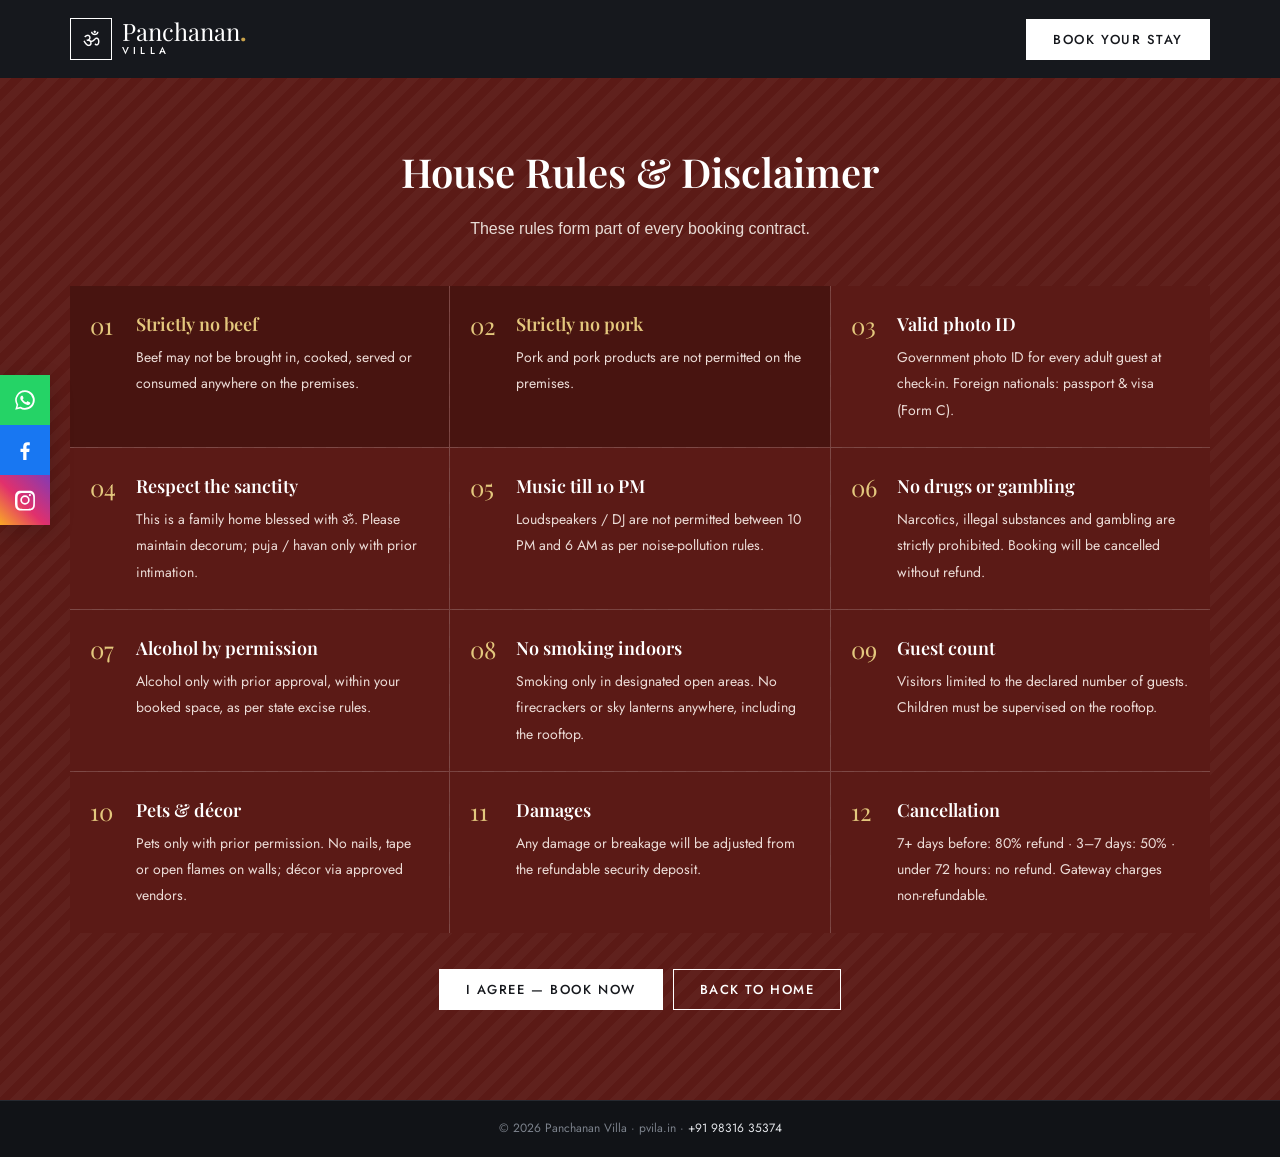
==== rules.html @ 5b8cea4f "Add files via upload" ====
<!doctype html>
<html lang="en">
<head>
<meta charset="utf-8">
<meta name="viewport" content="width=device-width, initial-scale=1">
<title>House Rules &amp; Disclaimer — Panchanan Villa</title>
<meta name="description" content="House rules and disclaimer for bookings at Panchanan Villa — no beef, no pork, photo ID, noise limits and cancellation policy.">
<link rel="canonical" href="https://pvila.in/rules.html">
<link rel="preconnect" href="https://fonts.googleapis.com">
<link rel="preconnect" href="https://fonts.gstatic.com" crossorigin>
<link href="https://fonts.googleapis.com/css2?family=Playfair+Display:wght@500;600;700&family=Jost:wght@300;400;500;600&display=swap" rel="stylesheet">
<link rel="stylesheet" href="assets/css/style.css">
</head>
<body>
<div class="page-top"><div class="wrap">
  <a href="index.html" class="logo"><span class="logo-mark">ॐ</span><span class="logo-text"><span>Panchanan<b>.</b></span><small>VILLA</small></span></a>
  <a class="btn btn-white" href="index.html#book">Book Your Stay</a>
</div></div>

<section class="rules rules-page">
  <div class="wrap">
    <div class="sec-head light">
      <h2>House Rules &amp; Disclaimer</h2>
      <p>These rules form part of every booking contract.</p>
    </div>
    <ol class="rule-grid" id="ruleGrid"></ol>
    <div class="rules-cta">
      <a class="btn btn-white" href="index.html#book">I Agree — Book Now</a>
      <a class="btn btn-line" style="border-color:#fff;color:#fff" href="index.html">Back to Home</a>
    </div>
  </div>
</section>

<footer class="footer" style="padding-top:0">
  <div class="copy" style="margin-top:0">© <span id="yr"></span> Panchanan Villa · pvila.in · <a href="tel:+919831635374">+91 98316 35374</a></div>
</footer>

<div class="social" id="social"></div>
<script src="assets/js/config.js"></script>
<script src="assets/js/common.js"></script>
<script>
  (function () {
    const { C, esc } = window.PV;
    document.getElementById("ruleGrid").innerHTML = C.rules.map((r, i) =>
      `<li class="${i < 2 ? "hl" : ""}"><b>${esc(r[0])}</b><span>${esc(r[1])}</span></li>`).join("");
  })();
</script>
</body>
</html>
---- assets/css/style.css ----
/* ===================== Panchanan Villa — pvila.in ===================== */
:root{
  --ink:#16181d; --ink-2:#4a4f59; --mute:#8a8f99;
  --paper:#ffffff; --mist:#eef0f4; --line:#dfe2e8;
  --maroon:#5b1a16; --gold:#c9a24a; --gold-2:#e3c77d;
  --wa:#25d366;
  --serif:"Playfair Display", Georgia, "Times New Roman", serif;
  --sans:"Jost", "Segoe UI", system-ui, sans-serif;
  --wrap:1180px;
}
*,*::before,*::after{box-sizing:border-box;border-radius:0 !important}   /* ALL TABS SQUARE */
html{scroll-behavior:smooth}
body{margin:0;font-family:var(--sans);color:var(--ink);background:var(--paper);font-size:16px;line-height:1.65;-webkit-font-smoothing:antialiased}
img{max-width:100%;display:block}
a{color:inherit}
h1,h2,h3,h4{font-family:var(--serif);font-weight:600;line-height:1.2;margin:0 0 .5em}
.wrap{max-width:var(--wrap);margin:0 auto;padding:0 20px}
body.locked{overflow:hidden}

/* ---------- buttons ---------- */
.btn{display:inline-flex;align-items:center;justify-content:center;gap:.5em;padding:13px 26px;font:500 13px/1 var(--sans);letter-spacing:.12em;text-transform:uppercase;text-decoration:none;border:1px solid transparent;cursor:pointer;transition:background .2s,color .2s,border-color .2s}
.btn-dark{background:var(--ink);color:#fff}
.btn-dark:hover{background:var(--maroon)}
.btn-dark:disabled{background:#9aa0aa;cursor:not-allowed}
.btn-white{background:#fff;color:var(--ink)}
.btn-white:hover{background:var(--gold-2)}
.btn-line{border-color:var(--ink);color:var(--ink);background:transparent}
.btn-line:hover{background:var(--ink);color:#fff}
.btn-wa{background:var(--wa);color:#fff}
.btn-wa:hover{background:#1da851}
.btn-block{width:100%}

/* ---------- entry disclaimer ---------- */
.gate{position:fixed;inset:0;z-index:100;background:rgba(18,12,10,.78);backdrop-filter:blur(4px);display:none;align-items:center;justify-content:center;padding:16px}
.gate.show{display:flex}
.gate-box{background:#fff;max-width:760px;width:100%;max-height:92vh;overflow:auto;padding:34px 34px 28px;border-top:6px solid var(--maroon)}
.gate-head{text-align:center;margin-bottom:14px}
.gate-head .om{font-size:30px;color:var(--maroon);display:block;line-height:1}
.gate-head h2{font-size:30px;margin:.25em 0 .2em}
.gate-head p{color:var(--ink-2);margin:0}
.gate-rules{margin:18px 0;padding:0;list-style:none;counter-reset:r;display:grid;grid-template-columns:1fr 1fr;gap:0;border:1px solid var(--line)}
.gate-rules li{counter-increment:r;padding:10px 12px 10px 42px;position:relative;font-size:14px;border-bottom:1px solid var(--line);border-right:1px solid var(--line)}
.gate-rules li::before{content:counter(r);position:absolute;left:10px;top:10px;width:22px;height:22px;background:var(--mist);font:600 12px/22px var(--sans);text-align:center}
.gate-rules li.hl{background:#fbf3f2}
.gate-rules li.hl::before{background:var(--maroon);color:#fff}
.gate-rules b{display:block;font-weight:600}
.gate-rules span{color:var(--ink-2);font-size:13px}
.gate-actions{display:flex;gap:10px;justify-content:center;margin-top:16px;flex-wrap:wrap}
.check{display:flex;gap:10px;align-items:flex-start;font-size:14px;cursor:pointer}
.check input{width:18px;height:18px;margin-top:3px;accent-color:var(--maroon);flex:none}

/* ---------- header ---------- */
.site-header{position:absolute;top:0;left:0;right:0;z-index:20;display:flex;align-items:center;gap:28px;padding:18px 34px;color:#fff}
.site-header.fixed{position:fixed;background:#fff;color:var(--ink);box-shadow:0 1px 0 var(--line);padding:10px 34px;animation:drop .3s ease}
@keyframes drop{from{transform:translateY(-100%)}to{transform:none}}
.logo{display:flex;align-items:center;gap:10px;text-decoration:none}
.logo-mark{width:42px;height:42px;border:1px solid currentColor;display:grid;place-items:center;font-size:20px}
.logo-text{font-family:var(--serif);font-size:24px;line-height:1;display:flex;flex-direction:column}
.logo-text b{color:var(--gold)}
.logo-text small{font:500 10px/1.6 var(--sans);letter-spacing:.42em}
.menu-btn{display:none;background:none;border:0;color:inherit;cursor:pointer;align-items:center;gap:4px;font:500 14px var(--sans)}
.menu-btn span{display:block;width:18px;height:2px;background:currentColor;margin:2px 0}
.menu-btn em{font-style:normal;margin-left:6px}
.nav{display:flex;gap:22px;flex:1}
.nav a{text-decoration:none;font-size:14px;letter-spacing:.04em;opacity:.92}
.nav a:hover{color:var(--gold-2);opacity:1}
.site-header.fixed .nav a:hover{color:var(--maroon)}
.head-right{display:flex;align-items:center;gap:20px;margin-left:auto}
.head-phone{font-size:13px;text-decoration:none;white-space:nowrap}
.site-header.fixed .btn-white{background:var(--ink);color:#fff}

/* ---------- hero (short slider) ---------- */
.hero{position:relative;height:clamp(380px,62vh,560px);overflow:hidden;background:#222}
.slide{position:absolute;inset:-2%;background-size:cover;background-position:center;opacity:0;transition:opacity 1.2s ease}
.slide.is-active{opacity:1}
.slide-pan{background-size:auto 165%;background-position:50% 0%}
.slide-pan.is-active{animation:pan 9s ease-in-out forwards}
@keyframes pan{0%{background-position:50% 0%}100%{background-position:50% 100%}}
.hero-shade{position:absolute;inset:0;background:linear-gradient(180deg,rgba(10,10,14,.55) 0%,rgba(10,10,14,.25) 45%,rgba(10,10,14,.55) 100%)}
.hero-text{position:absolute;inset:0;display:flex;flex-direction:column;align-items:center;justify-content:center;text-align:center;color:#fff;padding:60px 20px 40px}
.hero-text h1{font-size:clamp(34px,5.2vw,58px);margin:0 0 .3em;text-shadow:0 2px 20px rgba(0,0,0,.35)}
.hero-text p{margin:0;font-size:15px;letter-spacing:.04em;opacity:.95}
.dots{position:absolute;bottom:22px;left:0;right:0;display:flex;justify-content:center;gap:8px}
.dots button{width:10px;height:10px;border:1px solid #fff;background:transparent;padding:0;cursor:pointer}
.dots button.on{background:#fff}

/* ---------- quick booking bar ---------- */
.bar{position:relative;z-index:5;max-width:var(--wrap);margin:-46px auto 0;background:#fff;display:grid;grid-template-columns:repeat(4,1fr) auto;box-shadow:0 18px 40px rgba(20,24,33,.12)}
.bar label{display:flex;flex-direction:column;padding:16px 20px;border-right:1px solid var(--line)}
.bar label span{font-size:11px;letter-spacing:.14em;text-transform:uppercase;color:var(--mute);margin-bottom:4px}
.bar input,.bar select{border:0;border-bottom:1px solid var(--line);padding:6px 0;font:400 15px var(--sans);background:transparent;color:var(--ink);outline:none}
.bar input:focus,.bar select:focus{border-color:var(--maroon)}
.bar .btn{margin:16px;align-self:end;height:48px}

/* ---------- section heads ---------- */
section{scroll-margin-top:70px}
.sec-head{text-align:center;max-width:640px;margin:0 auto 44px}
.sec-head h2{font-size:clamp(28px,3.4vw,40px)}
.sec-head p{color:var(--ink-2);margin:0}
.sec-head.light h2{color:#fff}
.sec-head.light p{color:#e8dcd6}

/* ---------- intro ---------- */
.intro{display:grid;grid-template-columns:1fr 1.25fr;gap:60px;align-items:center;padding-top:110px;padding-bottom:100px}
.intro-text h2{font-size:clamp(30px,3.6vw,42px);max-width:12ch}
.intro-text p{color:var(--ink-2)}
.sign{font-family:var(--serif);font-style:italic;font-size:30px !important;color:var(--maroon) !important;margin-top:10px}
.intro-pics{display:grid;grid-template-columns:1fr 1fr;gap:16px}
.intro-pics img{width:100%;height:360px;object-fit:cover}
.intro-dark{background:var(--ink);color:#fff;display:flex;flex-direction:column;align-items:center;justify-content:center;text-align:center;font-family:var(--serif);height:360px}
.intro-dark strong{font-size:64px;line-height:1;color:var(--gold-2);font-weight:600}
.intro-dark span{font-size:26px}
.intro-dark em{font-size:16px;margin-top:6px;color:#cfd3da}

/* ---------- tariff ---------- */
.tariff{background:var(--mist);padding:90px 0}
.cards{display:grid;grid-template-columns:repeat(4,1fr);gap:20px}
.card{background:#fff;display:flex;flex-direction:column}
.card img{height:200px;width:100%;object-fit:cover}
.card-body{padding:20px 20px 22px;display:flex;flex-direction:column;flex:1}
.card h3{font-size:20px;margin-bottom:.3em}
.card p{font-size:14px;color:var(--ink-2);margin:0 0 14px;flex:1}
.card .meta{display:flex;justify-content:space-between;align-items:baseline;border-top:1px solid var(--line);padding-top:12px;margin-bottom:14px;font-size:13px;color:var(--mute)}
.price{font-family:var(--serif);font-size:24px;color:var(--ink)}
.price small{font:400 12px var(--sans);color:var(--mute)}
.whole{margin-top:20px;display:grid;grid-template-columns:1.1fr 1fr;background:var(--ink);color:#fff}
.whole img{width:100%;height:100%;min-height:260px;object-fit:cover;object-position:center 30%}
.whole-body{padding:40px;display:flex;flex-direction:column;justify-content:center}
.whole-body .tag{display:inline-block;align-self:flex-start;background:var(--gold);color:var(--ink);font-size:11px;letter-spacing:.16em;text-transform:uppercase;padding:5px 10px;margin-bottom:14px}
.whole-body h3{font-size:30px}
.whole-body p{color:#c9ced6}
.whole-body .price{color:#fff;font-size:34px;margin:6px 0 18px}
.whole-body .price s{font-size:18px;color:#8c929c;margin-right:10px}
.whole-body .btn{align-self:flex-start}

/* ---------- amenities ---------- */
.amen{padding-top:90px;padding-bottom:90px}
.amen-grid{list-style:none;margin:0;padding:0;display:grid;grid-template-columns:repeat(4,1fr);border-top:1px solid var(--line);border-left:1px solid var(--line)}
.amen-grid li{padding:28px 18px;border-right:1px solid var(--line);border-bottom:1px solid var(--line);text-align:center;font-size:15px}
.amen-grid b{display:grid;place-items:center;width:52px;height:52px;margin:0 auto 12px;border:1px solid var(--gold);color:var(--maroon);font-size:22px;font-weight:400}

/* ---------- rules ---------- */
.rules{background:var(--maroon);padding:90px 0;color:#fff;background-image:linear-gradient(135deg,rgba(255,255,255,.03) 25%,transparent 25%,transparent 50%,rgba(255,255,255,.03) 50%,rgba(255,255,255,.03) 75%,transparent 75%);background-size:24px 24px}
.rule-grid{list-style:none;margin:0;padding:0;display:grid;grid-template-columns:repeat(3,1fr);gap:1px;background:rgba(255,255,255,.18);counter-reset:r}
.rule-grid li{background:var(--maroon);padding:22px 22px 22px 66px;position:relative;counter-increment:r}
.rule-grid li::before{content:counter(r,decimal-leading-zero);position:absolute;left:20px;top:20px;font-family:var(--serif);font-size:24px;color:var(--gold-2)}
.rule-grid b{display:block;font-family:var(--serif);font-size:18px;font-weight:600;margin-bottom:4px}
.rule-grid span{font-size:14px;color:#ecdcd7}
.rule-grid li.hl{background:#481410}
.rule-grid li.hl b{color:var(--gold-2)}

/* ---------- booking ---------- */
.booking{padding-top:90px;padding-bottom:90px}
.book-grid{display:grid;grid-template-columns:1.6fr 1fr;gap:30px;align-items:start}
.book-form fieldset{border:1px solid var(--line);margin:0 0 20px;padding:20px 22px 8px}
.book-form legend{font-family:var(--serif);font-size:19px;padding:0 8px}
.book-form label{display:block;font-size:13px;color:var(--ink-2);margin-bottom:14px}
.book-form input:not([type=checkbox]),.book-form select,.book-form textarea{display:block;width:100%;margin-top:6px;padding:12px 12px;border:1px solid var(--line);font:400 15px var(--sans);color:var(--ink);background:#fff;outline:none}
.book-form input:focus,.book-form select:focus,.book-form textarea:focus{border-color:var(--ink)}
.book-form .invalid{border-color:#c0392b !important;background:#fff6f5 !important}
.row2{display:grid;grid-template-columns:1fr 1fr;gap:16px}
.pick{display:grid;grid-template-columns:1fr 1fr;gap:10px;margin-bottom:14px}
.pick label{margin:0;display:flex;gap:12px;align-items:center;border:1px solid var(--line);padding:12px 14px;cursor:pointer;transition:border-color .2s,background .2s}
.pick label:hover{border-color:var(--ink)}
.pick input{width:18px;height:18px;accent-color:var(--maroon);flex:none}
.pick .pn{flex:1;color:var(--ink);font-size:15px;line-height:1.3}
.pick .pn small{display:block;color:var(--mute);font-size:12px}
.pick .pp{font-family:var(--serif);font-size:16px;color:var(--ink)}
.pick label.on{border-color:var(--maroon);background:#fbf3f2}
.pick label.off{opacity:.45;cursor:not-allowed}
.pick .whole-opt{grid-column:1/-1;background:var(--mist)}
.avail{font-size:14px;margin:-4px 0 12px;min-height:1.2em}
.avail.ok{color:#1e7a46}.avail.bad{color:#b0281c}
.form-err{color:#b0281c;font-size:14px;min-height:1.2em}
.summary{position:sticky;top:84px;border:1px solid var(--ink);padding:26px}
.summary h3{font-size:22px;border-bottom:1px solid var(--line);padding-bottom:12px}
.summary dl{margin:0;font-size:14px}
.summary dl div{display:flex;justify-content:space-between;gap:10px;padding:6px 0;border-bottom:1px dashed var(--line)}
.summary dt{color:var(--ink-2)}
.summary dd{margin:0;text-align:right}
.sum-total{display:flex;justify-content:space-between;align-items:baseline;margin:16px 0 6px}
.sum-total strong{font-family:var(--serif);font-size:30px}
.sum-note{font-size:12px;color:var(--mute);margin:0 0 16px}
.secure{font-size:12px;color:var(--mute);text-align:center;margin:10px 0 0}
.demo-flag{font-size:12px;background:#fff7e0;border:1px solid #ecd48b;padding:8px;margin:10px 0 0}

/* ---------- gallery ---------- */
.gallery{display:grid;grid-template-columns:repeat(4,1fr)}
.gallery img{width:100%;height:240px;object-fit:cover;filter:saturate(.9);transition:filter .3s}
.gallery img:hover{filter:saturate(1.1)}

/* ---------- footer ---------- */
.footer{background:#111317;color:#c3c7cf;padding:70px 0 0;font-size:14px}
.foot-grid{display:grid;grid-template-columns:1.5fr 1fr 1fr 1fr;gap:30px}
.footer h4{color:#fff;font-size:18px}
.footer a{color:#e5e7eb;text-decoration:none}
.footer a:hover{color:var(--gold-2)}
.logo-dark{color:#fff;margin-bottom:14px}
.copy{border-top:1px solid #262a31;margin-top:50px;padding:18px;text-align:center;font-size:12px;color:#7d838d}

/* ---------- whatsapp float ---------- */
.wa-float{position:fixed;right:22px;bottom:22px;z-index:50;width:58px;height:58px;background:var(--wa);color:#fff;display:grid;place-items:center;box-shadow:0 8px 24px rgba(0,0,0,.25)}
.wa-float svg{width:32px;height:32px}
.wa-float:hover{background:#1da851}

/* ---------- acknowledgement & admin pages ---------- */
.page-top{background:var(--ink);color:#fff;padding:18px 0}
.page-top .wrap{display:flex;align-items:center;justify-content:space-between;gap:12px}
.page-top .logo{color:#fff}
.ack{max-width:820px;margin:40px auto;padding:0 20px}
.ack-card{border:1px solid var(--ink);background:#fff}
.ack-head{background:var(--maroon);color:#fff;padding:26px 30px;display:flex;justify-content:space-between;align-items:center;gap:16px;flex-wrap:wrap}
.ack-head h1{font-size:26px;margin:0}
.ack-head .bid{font:600 14px var(--sans);letter-spacing:.08em;background:#fff;color:var(--maroon);padding:8px 12px}
.ack-status{padding:14px 30px;font-weight:500;border-bottom:1px solid var(--line)}
.ack-status.ok{background:#e9f7ef;color:#16613a}
.ack-status.pend{background:#fff7e0;color:#7a5b00}
.ack-status.fail{background:#fdecea;color:#8f2116}
.ack-body{padding:24px 30px}
.ack-table{width:100%;border-collapse:collapse;font-size:14px}
.ack-table th,.ack-table td{text-align:left;padding:9px 10px;border-bottom:1px solid var(--line);vertical-align:top}
.ack-table th{width:38%;color:var(--ink-2);font-weight:500;background:#fafbfc}
.ack-rules{font-size:12.5px;color:var(--ink-2);columns:2;column-gap:28px;padding-left:18px}
.ack-actions{display:flex;flex-wrap:wrap;gap:10px;padding:0 30px 28px}
.ack-foot{font-size:12px;color:var(--mute);padding:14px 30px;border-top:1px solid var(--line)}
.admin{max-width:1180px;margin:30px auto;padding:0 20px}
.admin-login{max-width:420px;margin:60px auto;border:1px solid var(--ink);padding:30px}
.admin-login input{width:100%;padding:12px;border:1px solid var(--line);font:15px var(--sans);margin:8px 0 14px}
.kpis{display:grid;grid-template-columns:repeat(4,1fr);gap:1px;background:var(--line);border:1px solid var(--line);margin-bottom:20px}
.kpis div{background:#fff;padding:18px}
.kpis b{display:block;font-family:var(--serif);font-size:28px}
.kpis span{font-size:12px;letter-spacing:.1em;text-transform:uppercase;color:var(--mute)}
.toolbar{display:flex;flex-wrap:wrap;gap:10px;align-items:end;margin-bottom:14px}
.toolbar label{font-size:12px;color:var(--ink-2);display:flex;flex-direction:column;gap:4px}
.toolbar input,.toolbar select{padding:10px;border:1px solid var(--line);font:14px var(--sans)}
.tbl-wrap{overflow:auto;border:1px solid var(--line)}
.tbl{width:100%;border-collapse:collapse;font-size:13px;white-space:nowrap}
.tbl th{background:var(--ink);color:#fff;text-align:left;padding:10px;position:sticky;top:0;font-weight:500}
.tbl td{padding:9px 10px;border-bottom:1px solid var(--line)}
.tbl tr:nth-child(even) td{background:#fafbfc}
.pill{display:inline-block;padding:2px 8px;font-size:11px;letter-spacing:.06em;text-transform:uppercase}
.pill.PAID{background:#e9f7ef;color:#16613a}.pill.PENDING{background:#fff7e0;color:#7a5b00}.pill.FAILED,.pill.CANCELLED{background:#fdecea;color:#8f2116}

@media print{
  .page-top,.ack-actions,.wa-float{display:none !important}
  .ack{margin:0;max-width:none}
  .ack-card{border:0}
  .ack-head,.ack-status{-webkit-print-color-adjust:exact;print-color-adjust:exact}
}

/* ---------- responsive ---------- */
@media (max-width:1080px){
  .nav{display:none;position:absolute;top:100%;left:0;right:0;flex-direction:column;gap:0;background:#fff;color:var(--ink);box-shadow:0 10px 20px rgba(0,0,0,.08)}
  .nav.open{display:flex}
  .nav a{padding:14px 34px;border-top:1px solid var(--line)}
  .menu-btn{display:flex}
  .cards{grid-template-columns:repeat(2,1fr)}
  .rule-grid{grid-template-columns:repeat(2,1fr)}
}
@media (max-width:820px){
  .site-header,.site-header.fixed{padding:12px 16px;gap:14px}
  .head-phone{display:none}
  .head-right .btn{padding:10px 14px;font-size:11px}
  .bar{grid-template-columns:1fr 1fr;margin:-30px 16px 0}
  .bar label{border-bottom:1px solid var(--line)}
  .bar .btn{grid-column:1/-1;margin:12px}
  .intro{grid-template-columns:1fr;gap:30px;padding-top:70px;padding-bottom:70px}
  .intro-pics img,.intro-dark{height:240px}
  .whole{grid-template-columns:1fr}
  .whole-body{padding:28px}
  .amen-grid{grid-template-columns:repeat(2,1fr)}
  .book-grid{grid-template-columns:1fr}
  .summary{position:static}
  .gallery{grid-template-columns:repeat(2,1fr)}
  .gallery img{height:160px}
  .foot-grid{grid-template-columns:1fr 1fr}
  .gate-rules{grid-template-columns:1fr}
  .kpis{grid-template-columns:repeat(2,1fr)}
  .ack-rules{columns:1}
}
@media (max-width:560px){
  .logo-text{font-size:20px}
  .logo-mark{width:36px;height:36px;font-size:17px}
  .menu-btn em{display:none}
  .cards,.rule-grid,.pick,.row2{grid-template-columns:1fr}
  .gate-box{padding:24px 18px}
  .tariff,.amen,.rules,.booking{padding-top:64px;padding-bottom:64px}
  .ack-head,.ack-body,.ack-status{padding-left:18px;padding-right:18px}
  .ack-actions{padding:0 18px 22px}
}
/* overflow guards for narrow screens */
.bar label{min-width:0}
.bar input,.bar select{width:100%;min-width:0}
.book-form input,.book-form select{min-width:0}
body{overflow-x:clip}
.dots{bottom:64px;z-index:3}
@media (max-width:820px){.dots{bottom:44px}}

/* ===================== v2: one-row tariff ===================== */
.cards{grid-template-columns:repeat(5,minmax(0,1fr));gap:16px}
.card-img{position:relative}
.card img{height:170px}
.card-body{padding:18px 16px 18px}
.card h3{font-size:18px}
.card p{font-size:13.5px}
.card .meta{flex-wrap:wrap;gap:4px 10px}
.price{font-size:22px}
.price s{font:400 13px var(--sans);color:var(--mute);margin-right:6px}
.card .btn{padding:12px 10px;font-size:12px}
.card-all{background:var(--ink);color:#fff}
.card-all p{color:#c9ced6}
.card-all .meta{border-color:#2d3139;color:#9aa0aa}
.card-all .price{color:#fff}
.card-all .price s{color:#8c929c}
.card-img .tag{position:absolute;top:10px;left:10px;background:var(--gold);color:var(--ink);font-size:10px;letter-spacing:.16em;text-transform:uppercase;padding:5px 9px}
@media (max-width:1080px){
  .cards{grid-template-columns:none;grid-auto-flow:column;grid-auto-columns:minmax(240px,1fr);overflow-x:auto;scroll-snap-type:x mandatory;padding-bottom:10px}
  .card{scroll-snap-align:start}
}
@media (max-width:560px){ .cards{grid-auto-columns:78%} }

/* ===================== v2: Bengali availability calendar ===================== */
.cal-sec{padding:90px 0}
.cal{border:1px solid var(--ink);background:#fff}
.cal-top{display:flex;align-items:center;justify-content:space-between;background:var(--maroon);color:#fff;padding:14px 16px}
.cal-title{text-align:center;display:flex;flex-direction:column}
.cal-title strong{font-family:var(--serif);font-size:26px;font-weight:600;line-height:1.2}
.cal-title span{font-size:17px;color:var(--gold-2);letter-spacing:.02em}
.cal-nav{width:46px;height:46px;border:1px solid rgba(255,255,255,.5);background:transparent;color:#fff;font-size:26px;line-height:1;cursor:pointer}
.cal-nav:hover:not(:disabled){background:#fff;color:var(--maroon)}
.cal-nav:disabled{opacity:.3;cursor:default}
.cal-jump{display:flex;gap:10px;flex-wrap:wrap;align-items:center;padding:12px 16px;border-bottom:1px solid var(--line);background:var(--mist)}
.cal-jump select{padding:9px 10px;border:1px solid var(--line);font:14px var(--sans);background:#fff}
.cal-wonly{display:flex;align-items:center;gap:8px;font-size:14px;margin-left:auto;cursor:pointer}
.cal-wonly input{accent-color:var(--maroon);width:16px;height:16px}
.cal-grid{display:grid;grid-template-columns:repeat(7,minmax(0,1fr));transition:opacity .2s}
.cal-grid.loading{opacity:.4}
.cw{text-align:center;padding:10px 4px;font-size:12px;letter-spacing:.1em;text-transform:uppercase;border-bottom:1px solid var(--line);font-weight:500}
.cw small{display:block;font-size:12px;letter-spacing:0;color:var(--mute);text-transform:none}
.cw.sun{color:#b0281c}
.cd{position:relative;min-height:96px;padding:8px 8px 22px;border:0;border-right:1px solid var(--line);border-bottom:1px solid var(--line);background:#fff;text-align:left;font-family:var(--sans);cursor:pointer;display:block;color:var(--ink);transition:background .15s}
.cd:nth-child(7n){border-right:0}
.cd.blank{background:#fafbfc;cursor:default}
.cd:not(.blank):not(.past):hover{background:#fbf6e8;outline:2px solid var(--gold);outline-offset:-2px;z-index:1}
.cg{font-family:var(--serif);font-size:22px;line-height:1;font-weight:600}
.cd.sun .cg{color:#b0281c}
.cb{display:block;font-size:14px;color:var(--ink-2);margin-top:3px;line-height:1.2}
.cd.bfirst .cb{color:var(--maroon);font-weight:600}
.moon{position:absolute;top:8px;right:8px;font-size:13px;color:var(--maroon)}
.cd.wed{background:#fdf0ee;box-shadow:inset 0 0 0 2px #c8564a}
.cd.wed.est{background:#fef8f2;box-shadow:inset 0 0 0 2px #e2a99f}
.cd.wed .cg{color:#a3271b}
.wtag{display:inline-block;margin-top:4px;background:#a3271b;color:#fff;font-size:11px;padding:1px 6px;line-height:1.5}
.cd.est .wtag{background:#d88a7f}
.cd.today{box-shadow:inset 0 0 0 2px var(--ink)}
.cd.today::after{content:"TODAY";position:absolute;top:9px;right:24px;font-size:9px;letter-spacing:.12em;color:var(--ink)}
.cd.past{cursor:default;background:#f7f8fa}
.cd.past .cg,.cd.past .cb{opacity:.45}
.cd.past.wed{background:#f9efed}
.cd.dim{opacity:.25}
.cd.full .cg{text-decoration:line-through;text-decoration-color:var(--maroon)}
.fds{position:absolute;left:8px;bottom:7px;display:flex;gap:4px}
.fd{display:inline-block;width:9px;height:9px;border-radius:50% !important;background:#2f9e5b}
.fd.busy{background:var(--maroon)}
.fd.past{background:#cfd3da}
.cal-legend{display:flex;flex-wrap:wrap;gap:8px 20px;padding:14px 16px;border-top:1px solid var(--line);font-size:13px;color:var(--ink-2)}
.lg{display:inline-flex;align-items:center;gap:7px}
.lg-floors b{color:var(--ink)}
.sw{display:inline-block;width:16px;height:14px}
.sw.wed{background:#fdf0ee;box-shadow:inset 0 0 0 2px #c8564a}
.sw.wed.est{background:#fef8f2;box-shadow:inset 0 0 0 2px #e2a99f}
.cal-note{font-size:12px;color:var(--mute);padding:0 16px 14px;margin:0}
.cal-warn{background:#fff7e0;border:1px solid #ecd48b;padding:8px 12px;font-size:13px}
.cal-wedlist{margin-top:24px}
.cal-wedlist h3{font-size:20px}
.cal-wedlist .cal-note{padding:8px 0 0}
.wchips{display:flex;flex-wrap:wrap;gap:8px}
.wchip{border:1px solid #c8564a;background:#fff;padding:9px 12px;text-align:left;cursor:pointer;font-family:var(--sans);display:flex;flex-direction:column;min-width:112px}
.wchip:hover{background:#fdf0ee}
.wchip b{font-family:var(--serif);font-size:16px}
.wchip span{font-size:13px;color:var(--ink-2)}
.wchip em{font-style:normal;font-size:12px;color:#1e7a46;margin-top:2px}
.wchip.full{border-color:var(--line);opacity:.6}
.wchip.full em{color:var(--maroon)}
@media (max-width:820px){
  .cal-sec{padding:64px 0}
  .cal-title strong{font-size:20px}.cal-title span{font-size:14px}
  .cal-nav{width:38px;height:38px}
  .cd{min-height:70px;padding:5px 4px 16px}
  .cg{font-size:16px}
  .cb{font-size:11px}
  .cd.bfirst .cb{font-size:10px}
  .moon{top:4px;right:4px;font-size:10px}
  .wtag{font-size:9px;padding:0 3px}
  .cd.today::after{display:none}
  .fds{left:4px;bottom:5px;gap:2px}
  .fd{width:6px;height:6px}
  .cw{font-size:10px;padding:8px 2px;letter-spacing:0}
  .cal-wonly{margin-left:0}
}

/* ===================== v2: left social bar ===================== */
.social{position:fixed;left:0;top:50%;transform:translateY(-50%);z-index:50;display:flex;flex-direction:column;box-shadow:0 8px 24px rgba(0,0,0,.18)}
.soc{width:50px;height:50px;display:grid;place-items:center;color:#fff;transition:width .2s}
.soc svg{width:24px;height:24px}
.soc:hover{width:58px}
.soc-wa{background:var(--wa)}
.soc-fb{background:#1877f2}
.soc-ig{background:linear-gradient(45deg,#f9a825,#e1306c 45%,#833ab4)}
@media (max-width:560px){.soc{width:42px;height:42px}.soc svg{width:20px;height:20px}.soc:hover{width:42px}}
@media print{.social{display:none !important}}

/* ===================== v2: rules page ===================== */
.rules-page{padding:70px 0 90px}
.rules-page .rule-grid li{padding-top:24px;padding-bottom:24px}
.rules-cta{text-align:center;margin-top:36px;display:flex;gap:10px;justify-content:center;flex-wrap:wrap}
/* Bengali script */
:root{--bn:"Noto Sans Bengali","Vrinda","Shonar Bangla",sans-serif}
.cb,.cw small,.wtag,.cal-title span,.wchip span,.cal-legend,.cal-jump select,.sec-head p{font-family:var(--bn),var(--sans)}
.cb{font-size:15px;font-weight:500}
.cw small{font-size:13px}
.cd.bfirst .cb{font-size:14px}
@media (max-width:820px){.cb{font-size:12px}.cd.bfirst .cb{font-size:10px;letter-spacing:-.02em}.cw small{font-size:11px}}
.lg-floors{flex-basis:100%;flex-wrap:wrap;gap:4px 14px}
.lg-floors .nw{white-space:nowrap}
@media (max-width:820px){
  .social{top:auto;bottom:14px;transform:none}
  .soc{width:40px;height:40px}.soc svg{width:20px;height:20px}.soc:hover{width:40px}
}

/* ===================== v3: slider dots (no booking bar) ===================== */
.dots{bottom:22px}
@media (max-width:820px){.dots{bottom:18px}}

/* ===================== v3: calendar — Bengali date on the right ===================== */
.cd{padding:8px 8px 22px}
.cb{position:absolute;top:7px;right:8px;margin:0;text-align:right;max-width:58%;font-size:17px;font-weight:600;color:#6d4a1f;line-height:1.1}
.cd.bfirst .cb{font-size:13px;color:var(--maroon);line-height:1.15}
.cd.past .cb{opacity:.45}
.moon{top:auto;bottom:6px;right:8px}
.cd.today::after{display:none}
.wtag{margin-top:6px}
@media (max-width:820px){
  .cd{padding:4px 3px 15px}
  .cb{top:4px;right:3px;font-size:12px;max-width:55%}
  .cd.bfirst .cb{font-size:9px}
  .moon{bottom:3px;right:3px}
  .wtag{margin-top:3px}
}

/* ===================== v3: admin console ===================== */
.adm-top-right{display:flex;align-items:center;gap:14px}
.adm-badge{font-size:12px;letter-spacing:.16em;text-transform:uppercase;color:var(--gold-2)}
.admin{max-width:1280px}
.adm-filters{display:flex;flex-wrap:wrap;gap:12px;align-items:end;padding:16px;border:1px solid var(--line);background:var(--mist);margin-bottom:18px}
.adm-filters label{display:flex;flex-direction:column;gap:4px;font-size:12px;color:var(--ink-2)}
.adm-filters label.grow{flex:1;min-width:200px}
.adm-filters input,.adm-filters select{padding:10px;border:1px solid var(--line);font:14px var(--sans);background:#fff}
.adm-quick{display:flex;gap:6px;flex-wrap:wrap}
.adm-quick .btn{padding:10px 12px;font-size:11px}
.kpis6{grid-template-columns:repeat(6,1fr)}
.kpis6 b{font-size:24px}
.adm-tabs{display:flex;flex-wrap:wrap;border-bottom:2px solid var(--ink);margin-top:6px}
.adm-tabs button{border:1px solid var(--line);border-bottom:0;background:#fff;padding:12px 16px;font:500 13px var(--sans);letter-spacing:.06em;cursor:pointer;margin-right:-1px;color:var(--ink-2)}
.adm-tabs button:hover{color:var(--ink);background:var(--mist)}
.adm-tabs button.on{background:var(--ink);color:#fff;border-color:var(--ink)}
.adm-bar{display:flex;justify-content:space-between;align-items:center;gap:12px;flex-wrap:wrap;margin:18px 0 4px}
.adm-bar h2{font-size:24px;margin:0}
.adm-actions{display:flex;gap:8px;flex-wrap:wrap}
.adm-actions .btn{padding:11px 14px;font-size:11px}
.adm-desc{color:var(--ink-2);font-size:14px;margin:0 0 12px}
.adm-foot{font-size:12px;color:var(--mute);margin-top:8px}
.tbl-wrap{max-height:70vh}
.tbl td.empty{text-align:center;color:var(--mute);padding:30px}
.tbl tr.tot td{background:var(--mist);font-weight:600;border-top:2px solid var(--ink)}
.tbl .occ{color:var(--maroon);font-weight:500}
.tbl .free{color:#1e7a46}
.tbl a{color:var(--maroon)}
.bar-cell{display:inline-flex;align-items:center;gap:8px;min-width:140px}
.bar-cell i{display:inline-block;height:8px;background:var(--gold);min-width:2px}
@media (max-width:1080px){.kpis6{grid-template-columns:repeat(3,1fr)}}
@media (max-width:560px){.kpis6{grid-template-columns:repeat(2,1fr)}.adm-badge{display:none}}
@media print{.adm-filters,.adm-tabs,.adm-actions,.page-top{display:none !important}.tbl-wrap{max-height:none;overflow:visible}.tbl{white-space:normal;font-size:11px}}
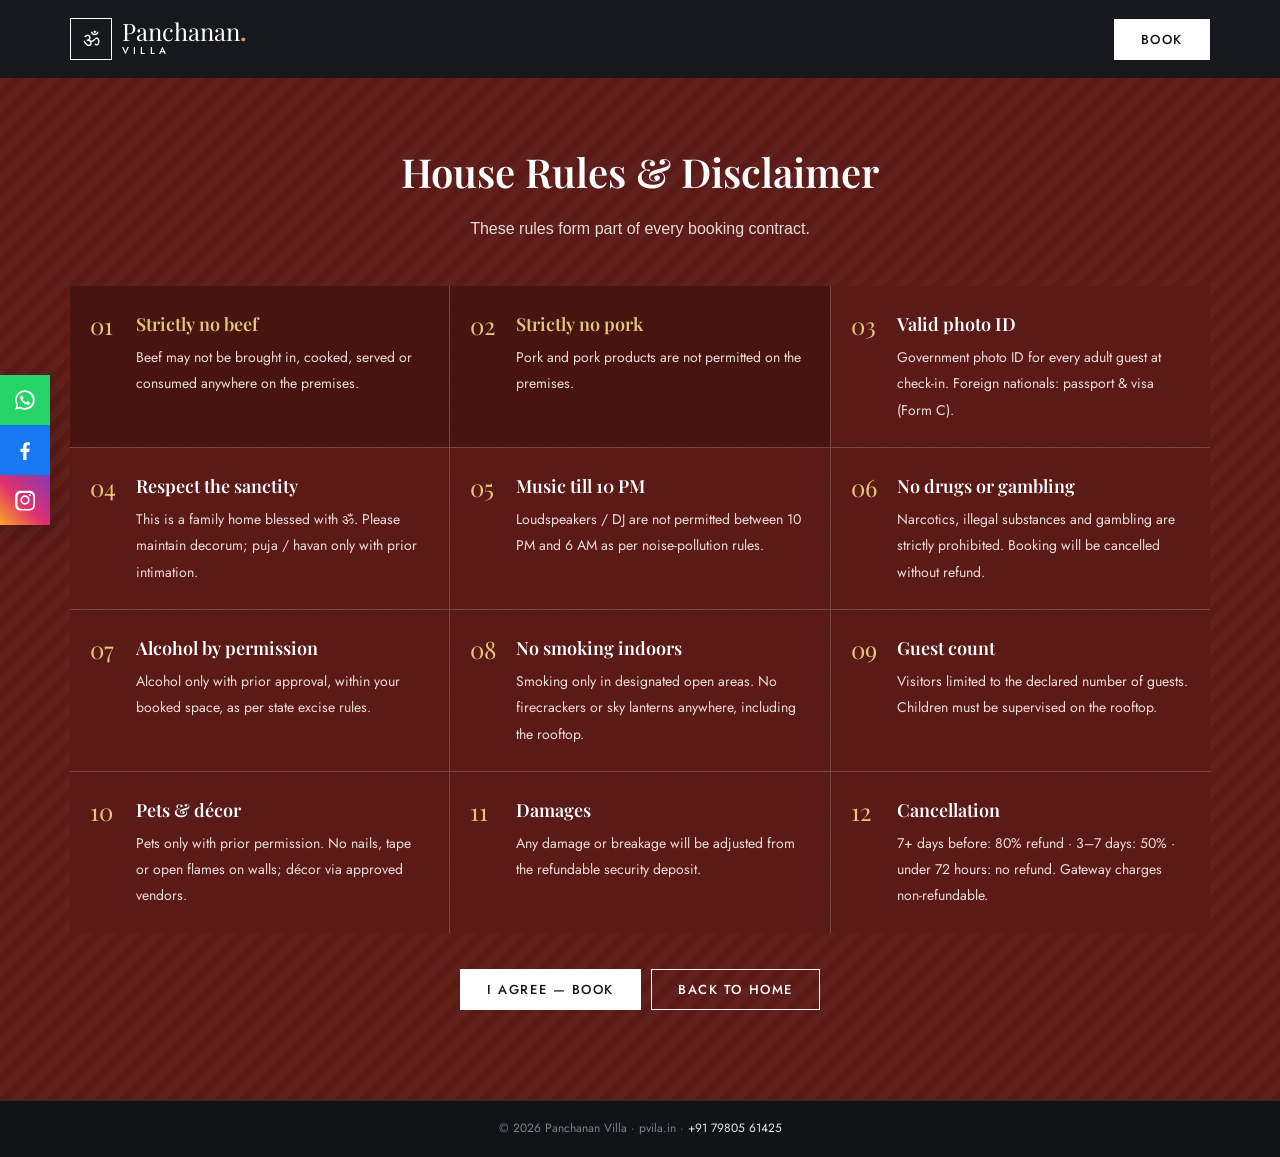
==== commit 865d1431: "Add files via upload" ====
--- a/rules.html
+++ b/rules.html
@@ -14,7 +14,7 @@
 <body>
 <div class="page-top"><div class="wrap">
   <a href="index.html" class="logo"><span class="logo-mark">ॐ</span><span class="logo-text"><span>Panchanan<b>.</b></span><small>VILLA</small></span></a>
-  <a class="btn btn-white" href="index.html#book">Book Your Stay</a>
+  <a class="btn btn-white" href="index.html#book">Book</a>
 </div></div>
 
 <section class="rules rules-page">
@@ -25,14 +25,14 @@
     </div>
     <ol class="rule-grid" id="ruleGrid"></ol>
     <div class="rules-cta">
-      <a class="btn btn-white" href="index.html#book">I Agree — Book Now</a>
+      <a class="btn btn-white" href="index.html#book">I Agree — Book</a>
       <a class="btn btn-line" style="border-color:#fff;color:#fff" href="index.html">Back to Home</a>
     </div>
   </div>
 </section>
 
 <footer class="footer" style="padding-top:0">
-  <div class="copy" style="margin-top:0">© <span id="yr"></span> Panchanan Villa · pvila.in · <a href="tel:+919831635374">+91 98316 35374</a></div>
+  <div class="copy" style="margin-top:0">© <span id="yr"></span> Panchanan Villa · pvila.in · <a href="tel:+917980561425">+91 79805 61425</a></div>
 </footer>
 
 <div class="social" id="social"></div>
--- a/assets/css/style.css
+++ b/assets/css/style.css
@@ -481,3 +481,12 @@
 @media (max-width:1080px){.kpis6{grid-template-columns:repeat(3,1fr)}}
 @media (max-width:560px){.kpis6{grid-template-columns:repeat(2,1fr)}.adm-badge{display:none}}
 @media print{.adm-filters,.adm-tabs,.adm-actions,.page-top{display:none !important}.tbl-wrap{max-height:none;overflow:visible}.tbl{white-space:normal;font-size:11px}}
+
+/* ===================== v4: payment option + ack brand ===================== */
+.payopt{display:grid;gap:8px;margin:14px 0 4px}
+.payopt label{display:flex;gap:10px;align-items:flex-start;border:1px solid var(--line);padding:10px 12px;cursor:pointer;font-size:14px}
+.payopt label:has(input:checked){border-color:var(--maroon);background:#fbf3f2}
+.payopt input{accent-color:var(--maroon);width:17px;height:17px;margin-top:2px;flex:none}
+.payopt span{display:flex;flex-direction:column;font-weight:500}
+.payopt small{font-weight:400;color:var(--ink-2);font-size:12.5px}
+.ack-brand{font-size:13px;letter-spacing:.06em;color:var(--gold-2);margin-bottom:4px}
